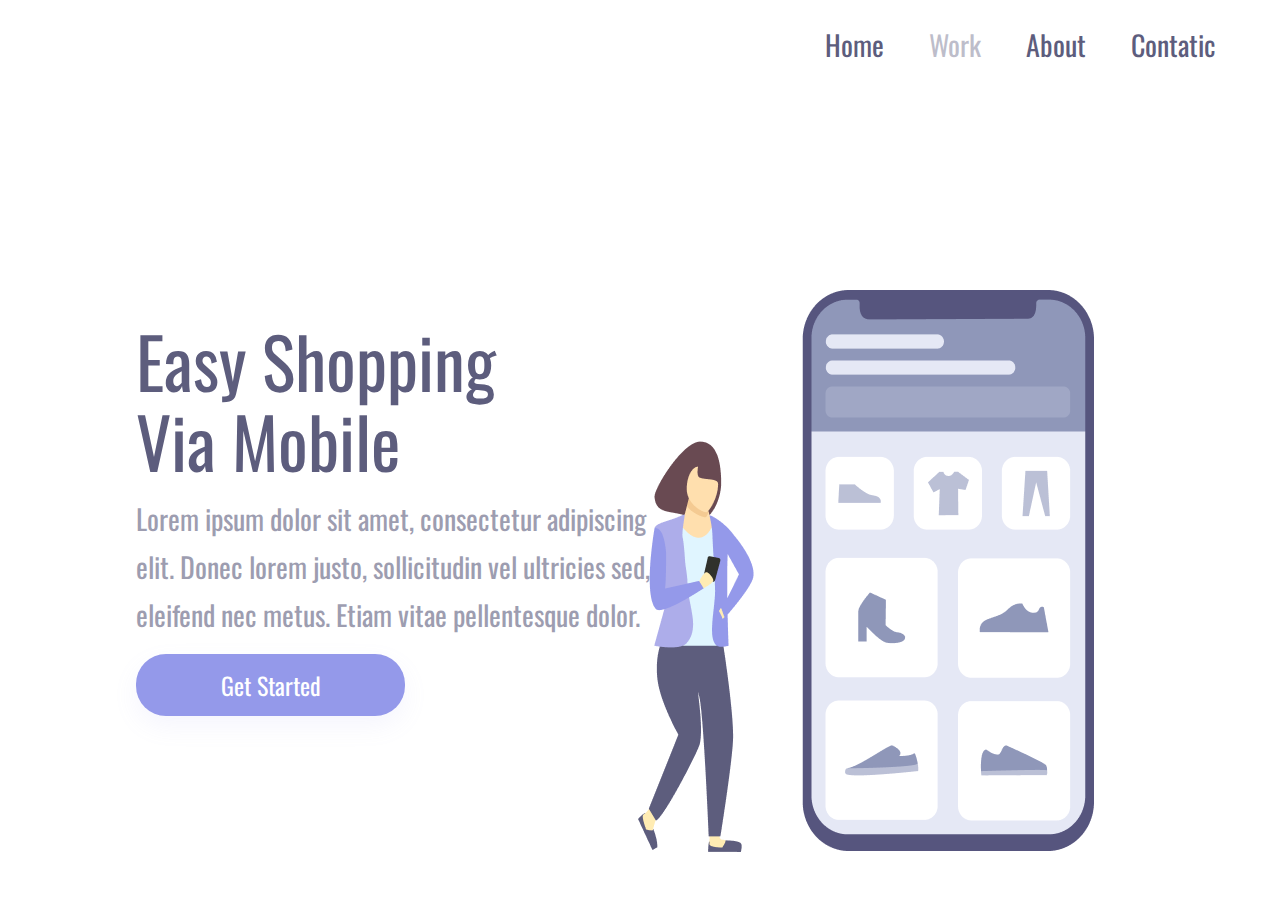
==== index2.html @ 2c7e514e "Primeiro Commit - Projeto responsividade" ====
<!DOCTYPE html>
<html lang="pt-br">
<head>
    <meta charset="UTF-8">
    <meta http-equiv="X-UA-Compatible" content="IE=edge">
    <meta name="viewport" content="width=device-width, initial-scale=1.0">
    <link rel="preconnect" href="https://fonts.googleapis.com">
    <link rel="preconnect" href="https://fonts.gstatic.com" crossorigin>
    <link href="https://fonts.googleapis.com/css2?family=Oswald&display=swap" rel="stylesheet">
    <link rel="stylesheet" href="./styles.css"/>
    <title>Projeto Responsividade - Css</title>
</head>
<body>
    <div class="wrapper">
        <section class="container-left">
            <h1>Easy Shopping Via Mobile</h1>
            <p>Lorem ipsum dolor sit amet, consectetur  adipiscing  elit. Donec lorem justo, sollicitudin vel ultricies sed, eleifend nec metus. Etiam vitae pellentesque dolor. </p>
            <button> Get Started</button>
        </section>
        <section class="container-right">
            <header>
                <a>Home</a>
                <a>Work</a>
                <a>About</a>
                <a>Contatic</a>
            </header>
            <img alt="girl-cellphone" src="./assets/girl-cell-phone.png">
        </section>
    </div>
</body>
</html>
---- styles.css ----
* {
    margin: 0;
    padding: 0;
    box-sizing: border-box;
    font-family: 'Oswald', sans-serif;
}

.wrapper {
    height: 100vh;
    width: 100vw;
}

.container-left {
    display: inline-block;
    width: 60%;
    padding-left: 136px;
    margin-top: 25% ;

}

.container-right {
    display: inline-block;
    background-color: rgba(93, 93, 125, 0,16);
    height: 100vh;
    width: 40%;
    position: absolute;
    
}



img {
    
    position: relative;
    top: 25%;
    right: 130px;
}

h1 {
    font-weight: 400;
    font-size: 70px;
    line-height: 80px;
    color: #5D5D7D;
    width: 368px;
}

p {

    
    font-size: 28px;
    line-height: 48px;
    color: #5D5D7D;
    opacity: 0.6;
    margin: 15px 0;
    width: 540px;
   
    }

button {
    width: 269px;
    height: 62px;
    background: #9499EA;
    box-shadow: 0px 10px 24px rgba(148, 153, 234, 0.0979959);
    font-size: 24px;
    line-height: 36px;
    text-align: center;
    color: #FFFFFF;
    border: 0;
    border-radius: 30px;
    cursor: pointer;
}
 
button:hover {
    opacity: .8;
}

button:active {
    opacity: .5;
}

a {
    font-size: 28px;
    line-height: 41px;
    color: #5D5D7D;
    margin-right: 41px;
    cursor: pointer;
}

a:nth-child(2) {
    opacity: 0.4;
}

a:hover {
    opacity: 0.4;
}

a:active {
    opacity: 0.8;

}

header {
    margin: 24px 0 0 57px;
}

@media screen  and (max-width: 900px){
    .container-left {
        width: 100%;
        height: 50%;
        padding: 0;
        margin: 0;
    }

    .container-right{
        display: block;
        height: auto;
        width: 100%;
        position: static;
        padding: 40px;
    }

    img{
        position: static ;
        max-width: 90%;
        
    }


    header {
        display: none;
    }

    h1{
        font-size: 36px;
        line-height: 52px;
        width: auto;
        margin: 58px 50px 0 50px;
        text-align: center;
    }

    p{
        margin: 15px 40px;
        width: auto;
        text-align: center;
        font-size: 14px;
        line-height: 24px;
    }

    button {
        background: #6FBF44;
        border: 1px solid #4CB538;
        border-radius: 6px;
        margin: 0 auto;
        display: block;
    }

    }
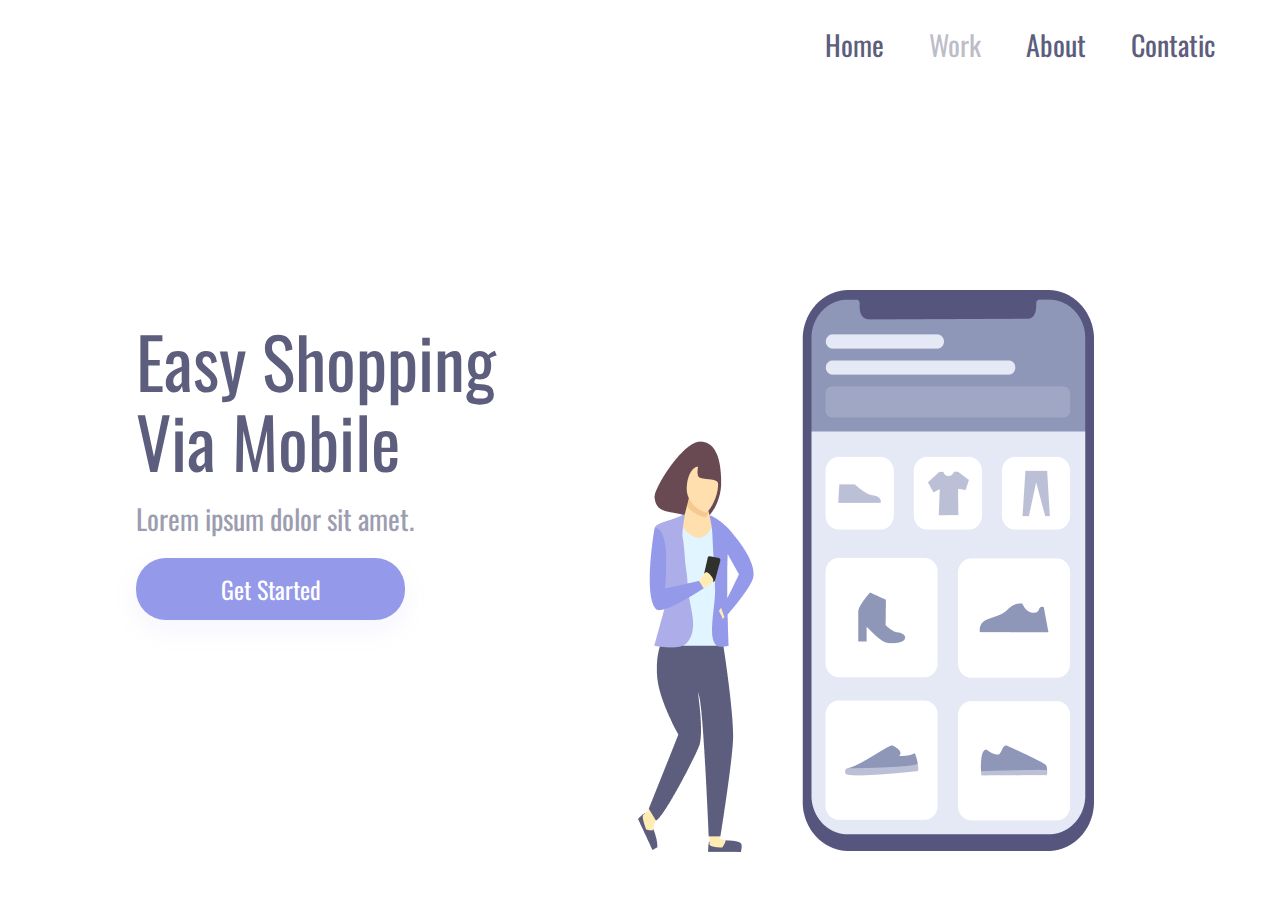
==== commit 938d3b65: "Alteração do tema index.html" ====
--- a/index2.html
+++ b/index2.html
@@ -8,13 +8,13 @@
     <link rel="preconnect" href="https://fonts.gstatic.com" crossorigin>
     <link href="https://fonts.googleapis.com/css2?family=Oswald&display=swap" rel="stylesheet">
     <link rel="stylesheet" href="./styles.css"/>
-    <title>Projeto Responsividade - Css</title>
+    <title>Projeto Responsividade - Css </title>
 </head>
 <body>
     <div class="wrapper">
         <section class="container-left">
             <h1>Easy Shopping Via Mobile</h1>
-            <p>Lorem ipsum dolor sit amet, consectetur  adipiscing  elit. Donec lorem justo, sollicitudin vel ultricies sed, eleifend nec metus. Etiam vitae pellentesque dolor. </p>
+            <p>Lorem ipsum dolor sit amet. </p>
             <button> Get Started</button>
         </section>
         <section class="container-right">
@@ -28,4 +28,4 @@
         </section>
     </div>
 </body>
-</html>+</html>
